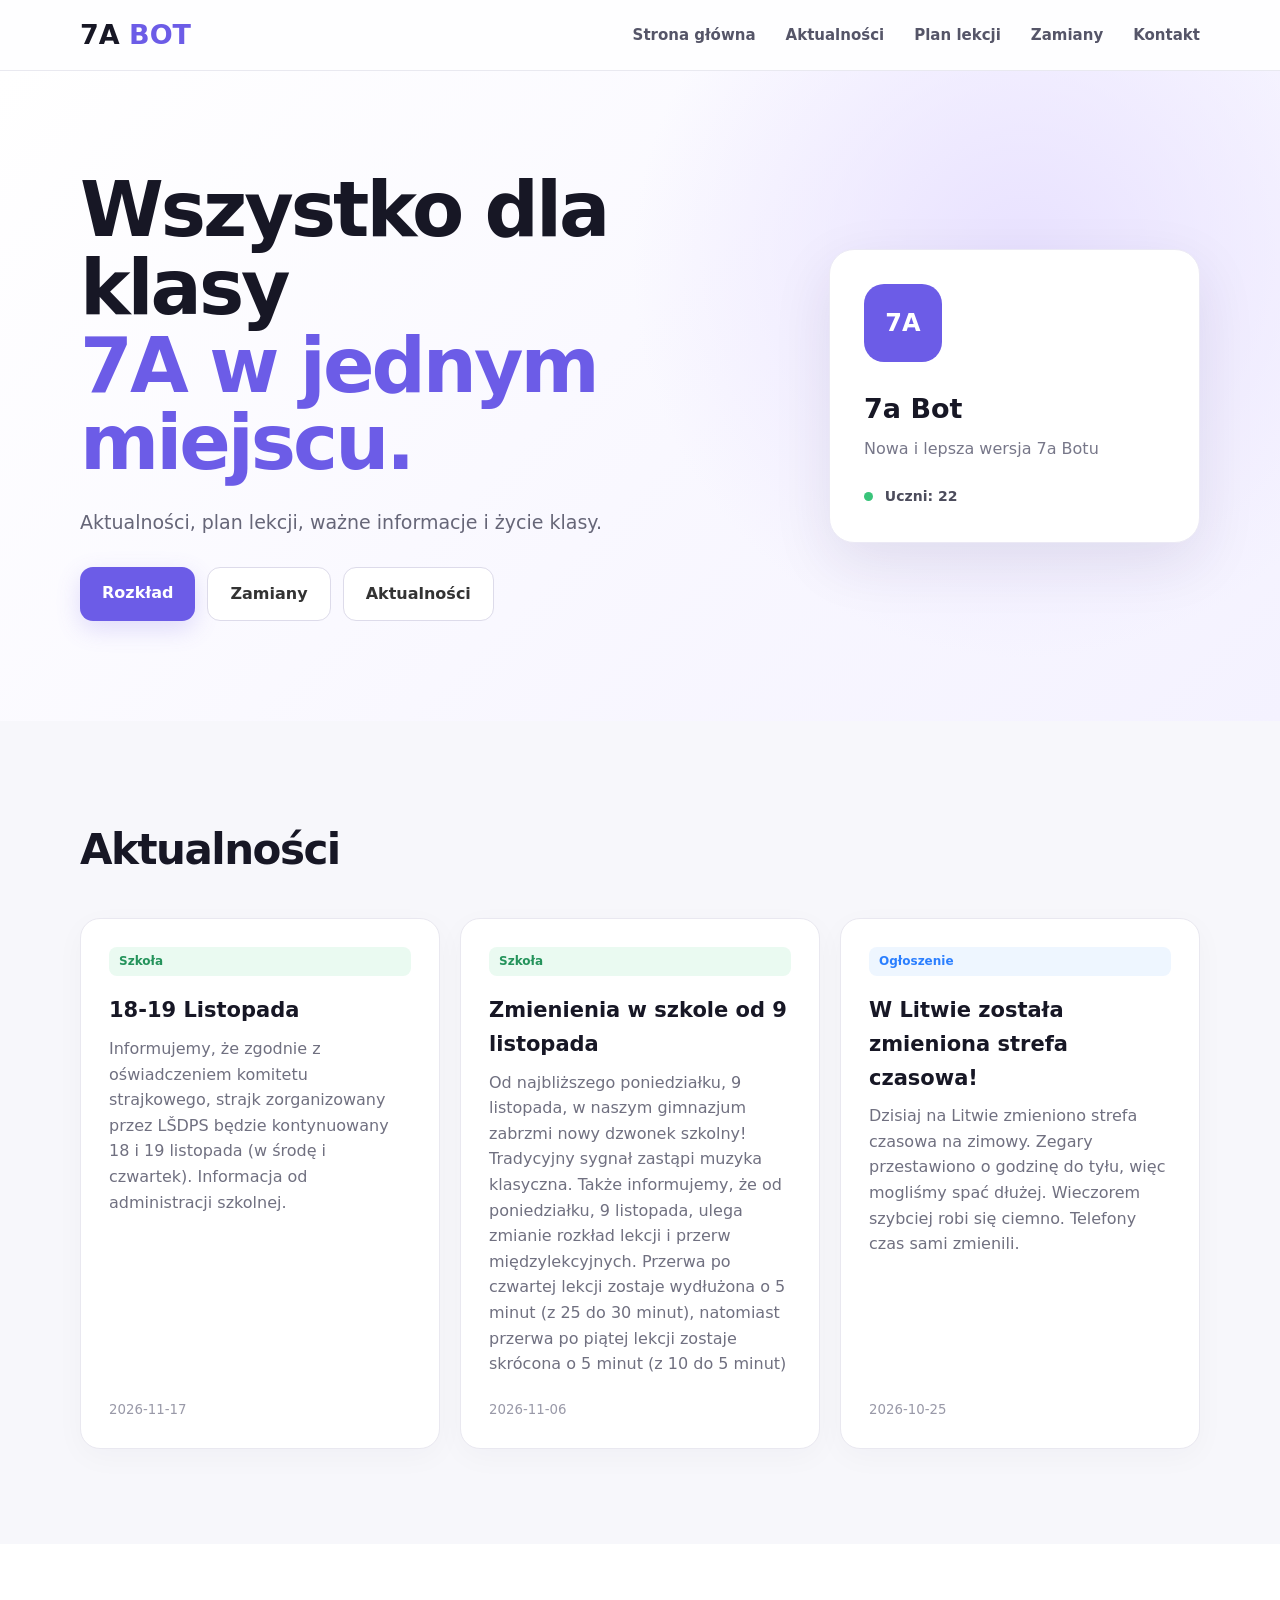
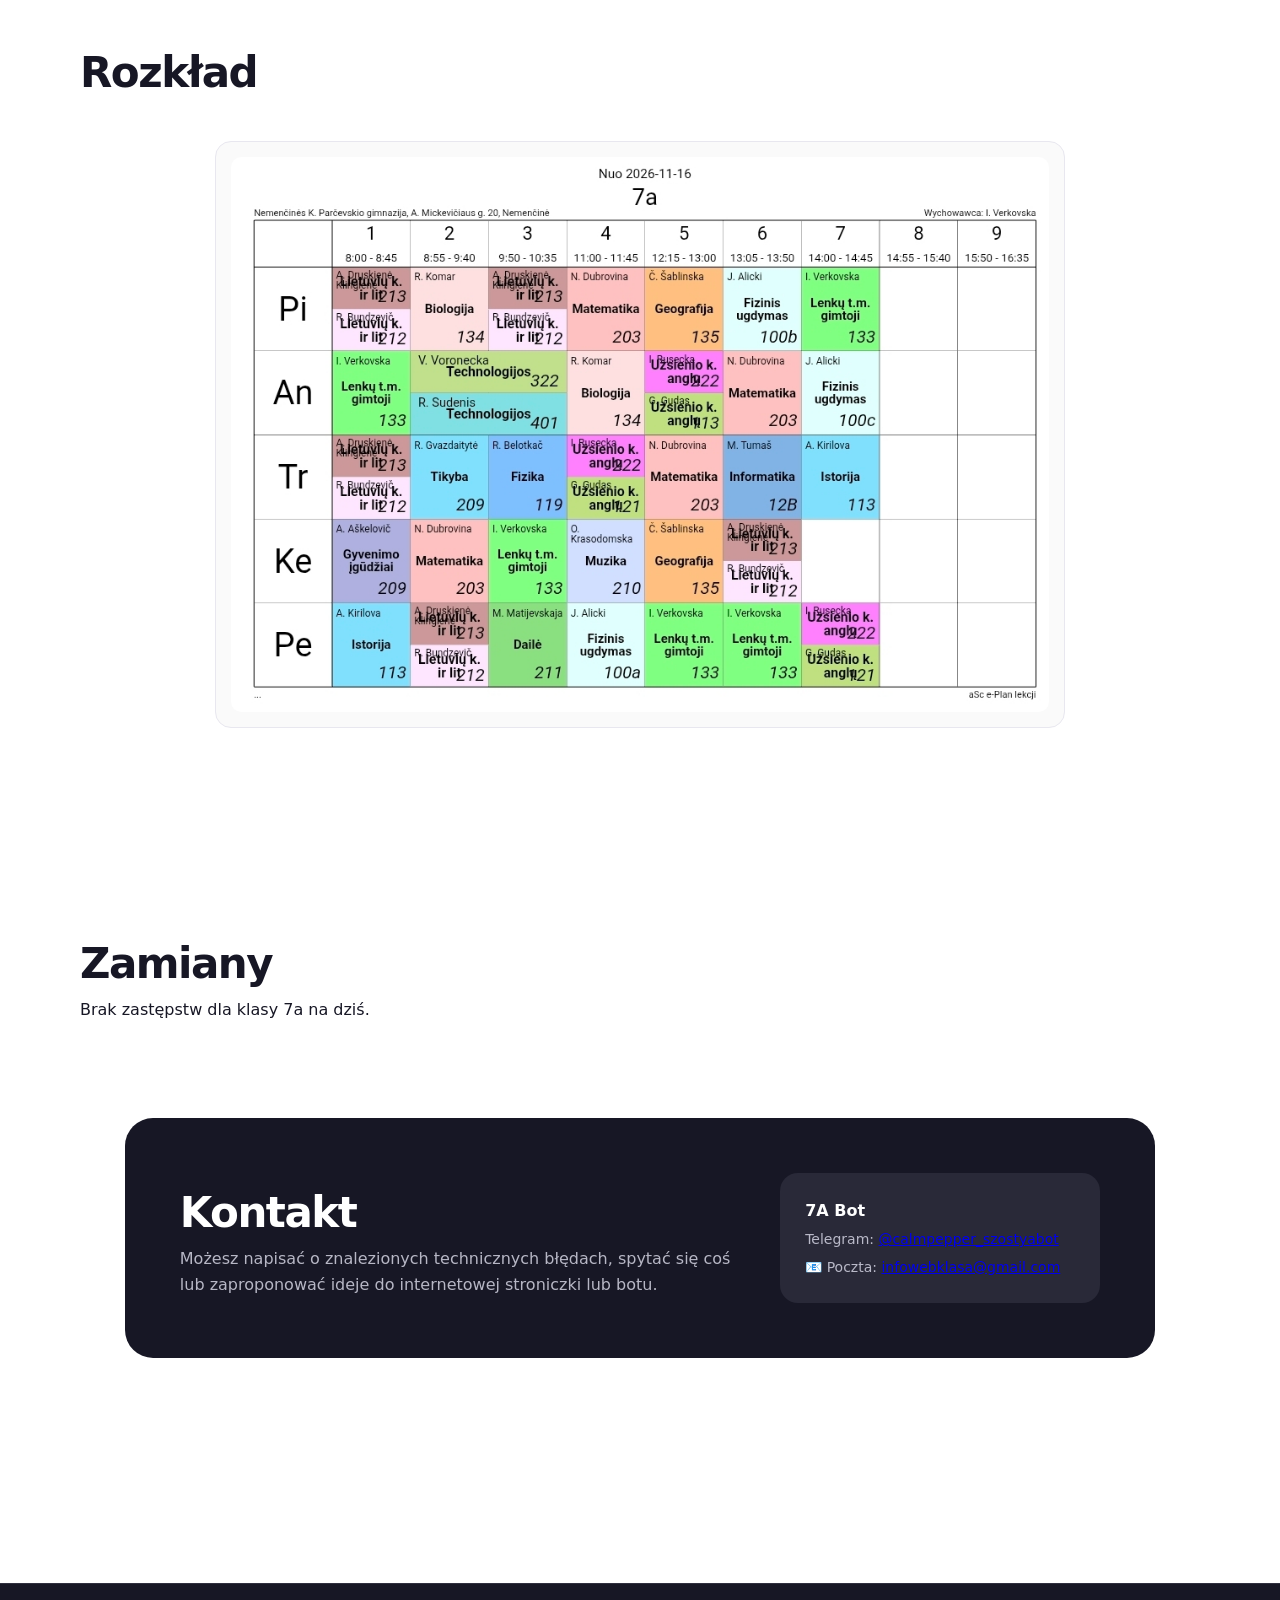
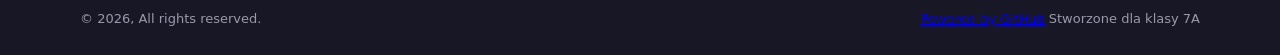
==== a.html @ e2350e48 "Rename index.html to a.html" ====
<!DOCTYPE html>
<html lang="pl">
<head>
  <meta charset="UTF-8">
  <meta name="viewport" content="width=device-width, initial-scale=1.0">
  <meta name="theme-color" content="#6c5ce7">
  <title>7a Bot</title>
  <link rel="stylesheet" href="style.css">
</head>
<body>
  <header class="header">
    <nav class="nav container">
      <a class="logo" href="#home">7A<span> BOT</span></a>
      <button class="menu-btn" aria-label="Otwórz menu">☰</button>
      <div class="nav-links">
        <a href="#home">Strona główna</a>
        <a href="#news">Aktualności</a>
        <a href="#schedule">Plan lekcji</a>
        <a href="#substitutions">Zamiany</a>
        <a href="#contacts">Kontakt</a>
      </div>
    </nav>
  </header>
<!---
 ________   ______         _______    ______  ________ 
|        \ /      \       |       \  /      \|        \
 \$$$$$$$$|  $$$$$$\      | $$$$$$$\|  $$$$$$\\$$$$$$$$
    /  $$ | $$__| $$      | $$__/ $$| $$  | $$  | $$   
   /  $$  | $$    $$      | $$    $$| $$  | $$  | $$   
  /  $$   | $$$$$$$$      | $$$$$$$\| $$  | $$  | $$   
 /  $$    | $$  | $$      | $$__/ $$| $$__/ $$  | $$   
|  $$     | $$  | $$      | $$    $$ \$$    $$  | $$   
 \$$       \$$   \$$       \$$$$$$$   \$$$$$$    \$$ 
           ascii art, 7a bot, posxalko ixixi
  -->

  <main>
    <section id="home" class="hero">
      <div class="container hero-content">
        <div>
          <h1>Wszystko dla klasy<br><span>7A w jednym miejscu.</span></h1>
          <p class="hero-text">Aktualności, plan lekcji, ważne informacje i życie klasy.</p>
          <div class="hero-buttons">
            <a class="btn primary" href="#schedule">Rozkład</a>
            <a class="btn secondary" href="#substitutions">Zamiany</a>
            <a class="btn secondary" href="#news">Aktualności</a>
          </div>
        </div>
        <div class="hero-card">
          <div class="card-icon">7A</div>
          <h2>7a Bot</h2>
          <p>Nowa i lepsza wersja 7a Botu</p>
          <div class="status"><i></i> Uczni: 22</div>
        </div>
      </div>
    </section>

    <section id="news" class="section">
      <div class="container">
        <div class="section-heading">
          <h2>Aktualności</h2>
        </div>
        <div class="news-grid">

<article class="news-card">
<span class="tag green">Szkoła</span>
<h3>18-19 Listopada</h3>
<p>Informujemy, że zgodnie z oświadczeniem komitetu strajkowego, strajk zorganizowany przez LŠDPS będzie kontynuowany 18 i 19 listopada (w środę i czwartek). Informacja od administracji szkolnej.</p>
<small>2026-11-17</small>
</article>

<article class="news-card">
<span class="tag green">Szkoła</span>
<h3>Zmienienia w szkole od 9 listopada</h3>
<p>Od najbliższego poniedziałku, 9 listopada, w naszym gimnazjum zabrzmi nowy dzwonek szkolny! Tradycyjny sygnał zastąpi muzyka klasyczna. Także informujemy, że od poniedziałku, 9 listopada, ulega zmianie rozkład lekcji i przerw międzylekcyjnych. Przerwa po czwartej lekcji zostaje wydłużona o 5 minut (z 25 do 30 minut), natomiast przerwa po piątej lekcji zostaje skrócona o 5 minut (z 10 do 5 minut)</p>
<small>2026-11-06</small>
</article>

<article class="news-card">
<span class="tag blue">Ogłoszenie</span>
<h3>W Litwie została zmieniona strefa czasowa!</h3>
<p>Dzisiaj na Litwie zmieniono strefa czasowa na zimowy. Zegary przestawiono o godzinę do tyłu, więc mogliśmy spać dłużej. Wieczorem szybciej robi się ciemno. Telefony czas sami zmienili.</p>
<small>2026-10-25</small>
</article>

<!-- Photo post
    <article class="news-card image-news">
        <span class="tag purple">Przerwy Techniczne</span>
        <h3>Test</h3>

        <img
            src="upl/pictures/portrait.png"
            alt="portrait"
            class="news-image"
            onclick="openNewsImage(this.src)"
        > 
        <small>1970-01-01</small>
    </article> -->
          </div>
      </div>
    </section>

    <section id="schedule" class="section schedule-section">
      <div class="container">
        <div class="section-heading">
          <h2>Rozkład</h2>
        </div>
        <div class="schedule-img-wrap">
          <img
    src="https://6aklasabot.github.io/webklasa/upl/pictures/rozklad11.jpg"
    alt="Rozkład"
    class="schedule-img"
    onclick="openScheduleImage(this.src)"
>
        </div>
        <p class="hint"></p>
      </div>
    </section>

    <section id="substitutions" class="section schedule-section">
      <div class="container">
        <div class="section-heading">
          <h2>Zamiany</h2>
        <!-- SUBSTITUTIONS:START -->
<p class="subst-empty">Brak zastępstw dla klasy 7a na dziś.</p>
<!-- SUBSTITUTIONS:END -->
    
    <section id="contacts" class="section">
      <div class="container contact-box">
        <div>
          <h2>Kontakt</h2>
          <p>Możesz napisać o znalezionych technicznych błędach, spytać się coś lub zaproponować ideje do internetowej stroniczki lub botu.</p>
        </div>
        <div class="contact-card">
          <strong>7A Bot</strong>
          <span>Telegram: <a href="https://t.me/calmpepper_szostyabot">@calmpepper_szostyabot</a></span>
          <span>📧 Poczta: <a href="mailto:infowebklasa@gmail.com">infowebklasa@gmail.com</a></span>
        </div>
      </div>
    </section>
  </main>

  <footer>
    <div class="container footer-inner">
      <span>© 2026, All rights reserved.</span>
      <span><a href="https://www.githubstatus.com">Powered by GitHub</a>
      <span>Stworzone dla klasy 7A</span>
      
    </div>
  </footer>
  <!-- zoom rozklad -->

<div id="scheduleOverlay" class="schedule-image-overlay" onclick="closeScheduleImage(event)"> <div class="schedule-image-controls"> <button onclick="scheduleZoomOut(event)">−</button> <span id="scheduleZoomLevel" class="schedule-zoom-level">100%</span> <button onclick="scheduleZoomIn(event)">+</button> <button onclick="scheduleZoomReset(event)">↻</button> </div>

<button class="schedule-image-close" onclick="closeScheduleImage()">×</button>

<img
    id="scheduleZoomImage"
    class="schedule-zoom-image"
    alt="Powiększony rozkład"
    draggable="false"
>

</div>

<script src="script.js"></script>
</body> </html>
---- style.css ----
/*
 ________   ______         _______    ______  ________ 
|        \ /      \       |       \  /      \|        \
 \$$$$$$$$|  $$$$$$\      | $$$$$$$\|  $$$$$$\\$$$$$$$$
    /  $$ | $$__| $$      | $$__/ $$| $$  | $$  | $$   
   /  $$  | $$    $$      | $$    $$| $$  | $$  | $$   
  /  $$   | $$$$$$$$      | $$$$$$$\| $$  | $$  | $$   
 /  $$    | $$  | $$      | $$__/ $$| $$__/ $$  | $$   
|  $$     | $$  | $$      | $$    $$ \$$    $$  | $$   
 \$$       \$$   \$$       \$$$$$$$   \$$$$$$    \$$ 
           ascii art, 7a bot, posxalko ixixi     
                                                 */

*{box-sizing:border-box;margin:0;padding:0}
html{scroll-behavior:smooth}
body{font-family:Inter,system-ui,-apple-system,BlinkMacSystemFont,"Segoe UI",sans-serif;background:#f7f7fb;color:#171725;line-height:1.6}
.container{width:min(1120px,92%);margin:auto}
.header{position:sticky;top:0;z-index:10;background:rgba(255,255,255,.86);backdrop-filter:blur(14px);border-bottom:1px solid #e9e9f0}
.nav{height:70px;display:flex;align-items:center;justify-content:space-between}
.logo{font-size:27px;font-weight:900;color:#171725;text-decoration:none}
.logo span{color:#6c5ce7}
.nav-links{display:flex;gap:30px}
.nav-links a{color:#555568;text-decoration:none;font-weight:600;font-size:15px}
.nav-links a:hover{color:#6c5ce7}
.menu-btn{display:none;border:0;background:none;font-size:27px}

.hero{min-height:650px;display:flex;align-items:center;background:radial-gradient(circle at 80% 30%,#e8e1ff,transparent 35%),linear-gradient(135deg,#fff,#f4f2ff)}
.hero-content{display:grid;grid-template-columns:1.3fr .7fr;gap:60px;align-items:center;padding:80px 0}
.eyebrow{font-size:12px;letter-spacing:2px;font-weight:800;color:#6c5ce7;margin-bottom:12px}
.hero h1{font-size:clamp(45px,7vw,76px);line-height:1.02;letter-spacing:-3px;margin-bottom:25px}
.hero h1 span{color:#6c5ce7}
.hero-text{font-size:19px;color:#666678;max-width:590px}
.hero-buttons{display:flex;gap:12px;margin-top:30px}
.btn{padding:13px 22px;border-radius:13px;text-decoration:none;font-weight:750;display:inline-block}
.primary{background:#6c5ce7;color:#fff;box-shadow:0 8px 25px #6c5ce733}
.secondary{background:#fff;color:#333;border:1px solid #dddbea}
.hero-card{background:#fff;padding:34px;border-radius:25px;box-shadow:0 20px 60px #27204718;border:1px solid #ebe9f5}
.card-icon{width:78px;height:78px;display:grid;place-items:center;border-radius:20px;background:#6c5ce7;color:#fff;font-size:24px;font-weight:900;margin-bottom:25px}
.hero-card h2{font-size:27px}
.hero-card p{color:#777789;margin:5px 0 24px}
.status{font-size:14px;font-weight:700;color:#4c4c5c}
.status i{display:inline-block;width:9px;height:9px;background:#39c47a;border-radius:50%;margin-right:7px}

.section{padding:95px 0}
.section-heading{margin-bottom:35px}
.section h2{font-size:42px;letter-spacing:-1.5px}

/* aktualnosci kk? */

.news-grid{
    display:grid;
    grid-template-columns:repeat(3,minmax(0,1fr));
    gap:20px;
}

.news-card{
    background:#fff;
    border:1px solid #e9e8f0;
    border-radius:20px;
    padding:28px;
    min-height:330px;
    width:100%;
    min-width:0;
    overflow:hidden;
    box-shadow:0 8px 30px #25223b08;
    display:flex;
    flex-direction:column;
}

.news-card h3{
    font-size:21px;
    margin:18px 0 8px;
}

.news-card p{
    color:#707080;
    margin-bottom:22px;
}

.news-card small{
    color:#9999a8;
    margin-top:auto;
}

/* post z fotkami */

.news-image{
    width:100%;
    max-width:100%;
    max-height:190px;
    object-fit:contain;
    border-radius:12px;
    margin:8px 0 18px;
    cursor:pointer;
    display:block;
    transition:opacity .2s ease;
}

.news-image:hover{
    opacity:.9;
}

/* zoom na fotki */

.news-image-overlay{
    position:fixed;
    inset:0;
    z-index:99999;
    background:rgba(0,0,0,.9);
    display:flex;
    justify-content:center;
    align-items:center;
    overflow:hidden;
}

.news-zoom-image{
    max-width:90vw;
    max-height:85vh;
    object-fit:contain;
    border-radius:12px;
    user-select:none;
    cursor:grab;
    transition:transform .15s ease;
}

/* zoom */

.news-image-controls{
    position:fixed;
    top:20px;
    left:50%;
    transform:translateX(-50%);
    z-index:100000;
    display:flex;
    align-items:center;
    gap:8px;
}

.news-image-controls button,
.zoom-level{
    height:45px;
    min-width:45px;
    border:0;
    border-radius:10px;
    background:#fff;
    color:#222;
    font-size:22px;
    display:flex;
    align-items:center;
    justify-content:center;
    cursor:pointer;
}

.zoom-level{
    padding:0 12px;
    font-size:15px;
}

.news-image-controls button:hover,
.news-image-close:hover{
    background:#eee;
}

/* zakryc */

.news-image-close{
    position:fixed;
    top:20px;
    right:20px;
    z-index:100000;
    width:45px;
    height:45px;
    border:0;
    border-radius:50%;
    background:#fff;
    color:#222;
    font-size:30px;
    line-height:45px;
    cursor:pointer;
}

/* kategorji dla postow */

.tag{
    display:inline-block;
    padding:5px 10px;
    background:#fff0f0;
    color:#e05252;
    border-radius:8px;
    font-size:12px;
    font-weight:800
}


.tag.purple{background:#f0edff;color:#6c5ce7} /* uncategorized */
.tag.green{background:#eafaf1;color:#24935b} /* Szkoła */
.tag.blue{background:#eef6ff;color:#2b7fff} /* Ogłoszenie */
.tag.orange{background:#fff4e6;color:#f97316} /* Przerwy Techniczne */
.tag.yellow{background:#fefce8;color:#ca8a04} /* Ważne */
.tag.pink{background:#fdf2f8;color:#ec4899} /* Wydarzenia */
.tag.cyan{background:#e0f2fe;color:#0284c7} /* Projekt */
.tag.red{background:#fa8989;color:#fa2d2d} /* Uwaga */

/* rozklad */

.schedule-section{background:#fff}

.schedule-img-wrap{
    display:flex;
    justify-content:center;
    align-items:center;
    border:1px solid #e8e7ef;
    border-radius:16px;
    background:#fafafa;
    padding:15px;
    max-width:850px;
    width:100%;
    margin:0 auto
}

.schedule-img{
    width:100%;
    height:auto;
    border-radius:10px;
    display:block
}

.hint{
    margin-top:12px;
    color:#8b8b98;
    font-size:13px;
    text-align:center
}

/* kontakt */

.contact-box{
    background:#171725;
    color:#fff;
    border-radius:28px;
    padding:55px;
    display:grid;
    grid-template-columns:1fr 320px;
    gap:40px;
    align-items:center
}

.contact-box .eyebrow{color:#a79cff}
.contact-box p:not(.eyebrow){color:#b7b7c5;max-width:650px}

.contact-card{
    background:#292938;
    padding:25px;
    border-radius:18px;
    display:flex;
    flex-direction:column;
    gap:5px
}

.contact-card span{color:#b9b9c8;font-size:14px}

/* footer */

footer{
    background:#171725;
    color:#9999aa;
    padding:25px 0;
    border-top:1px solid #30303f
}

.footer-inner{
    display:flex;
    justify-content:space-between;
    font-size:13px
}

/* telefonowa wersja */

@media(max-width:750px){

    .nav-links{
        display:none;
        position:absolute;
        top:70px;
        left:0;
        right:0;
        background:#fff;
        padding:20px 4%;
        flex-direction:column;
        gap:15px;
        border-bottom:1px solid #e9e9f0
    }

    .nav-links.open{display:flex}

    .menu-btn{display:block}

    .hero-content{
        grid-template-columns:1fr;
        padding:60px 0
    }

    .hero{min-height:auto}
    .hero-card{display:none}
    .hero h1{letter-spacing:-2px}

    .section{padding:70px 0}

    .news-grid{
        grid-template-columns:1fr;
    }

    .contact-box{
        grid-template-columns:1fr;
        padding:35px 25px
    }

    .footer-inner{
        flex-direction:column;
        gap:5px
    }

    .hero-buttons{flex-wrap:wrap}
}

/* telefonwa wersja na posty z fotkami */

@media(max-width:600px){

    .news-card{
        min-height:330px;
    }

    .news-image{
        max-height:220px;
    }

    .news-image-controls{
        top:15px;
    }

    .news-image-controls button,
    .zoom-level{
        min-width:42px;
        height:40px;
    }

    .news-image-close{
        top:15px;
        right:15px;
    }

    .news-zoom-image{
        max-width:96vw;
        max-height:80vh;
    }
}
/* =========================
   ROZKŁAD ZOOM
   ========================= */

.schedule-img {
    cursor: pointer;
}

.schedule-image-overlay {
    position: fixed;
    inset: 0;
    z-index: 99999;
    background: rgba(0, 0, 0, .92);

    display: none;

    justify-content: center;
    align-items: center;

    overflow: hidden;

    touch-action: none;
}

.schedule-image-overlay.active {
    display: flex;
}

.schedule-zoom-image {
    max-width: 90vw;
    max-height: 85vh;

    object-fit: contain;

    border-radius: 12px;

    user-select: none;
    -webkit-user-select: none;

    cursor: grab;

    transform-origin: center center;
    transition: transform .15s ease;
}

.schedule-zoom-image:active {
    cursor: grabbing;
}

.schedule-image-controls {
    position: fixed;

    top: 20px;
    left: 50%;

    transform: translateX(-50%);

    z-index: 100000;

    display: flex;
    align-items: center;

    gap: 8px;
}

.schedule-image-controls button,
.schedule-zoom-level {
    height: 45px;
    min-width: 45px;

    border: 0;
    border-radius: 10px;

    background: #fff;
    color: #222;

    font-size: 22px;

    display: flex;
    align-items: center;
    justify-content: center;

    cursor: pointer;
}

.schedule-zoom-level {
    padding: 0 12px;
    font-size: 15px;
}

.schedule-image-controls button:hover,
.schedule-image-close:hover {
    background: #eee;
}

.schedule-image-close {
    position: fixed;

    top: 20px;
    right: 20px;

    z-index: 100001;

    width: 45px;
    height: 45px;

    border: 0;
    border-radius: 50%;

    background: #fff;
    color: #222;

    font-size: 30px;

    cursor: pointer;
}

@media (max-width: 600px) {

    .schedule-image-controls {
        top: 15px;
    }

    .schedule-image-controls button,
    .schedule-zoom-level {
        height: 40px;
        min-width: 42px;
    }

    .schedule-image-close {
        top: 15px;
        right: 15px;

        width: 42px;
        height: 42px;

        font-size: 27px;
    }

    .schedule-zoom-image {
        max-width: 96vw;
        max-height: 80vh;
    }
}
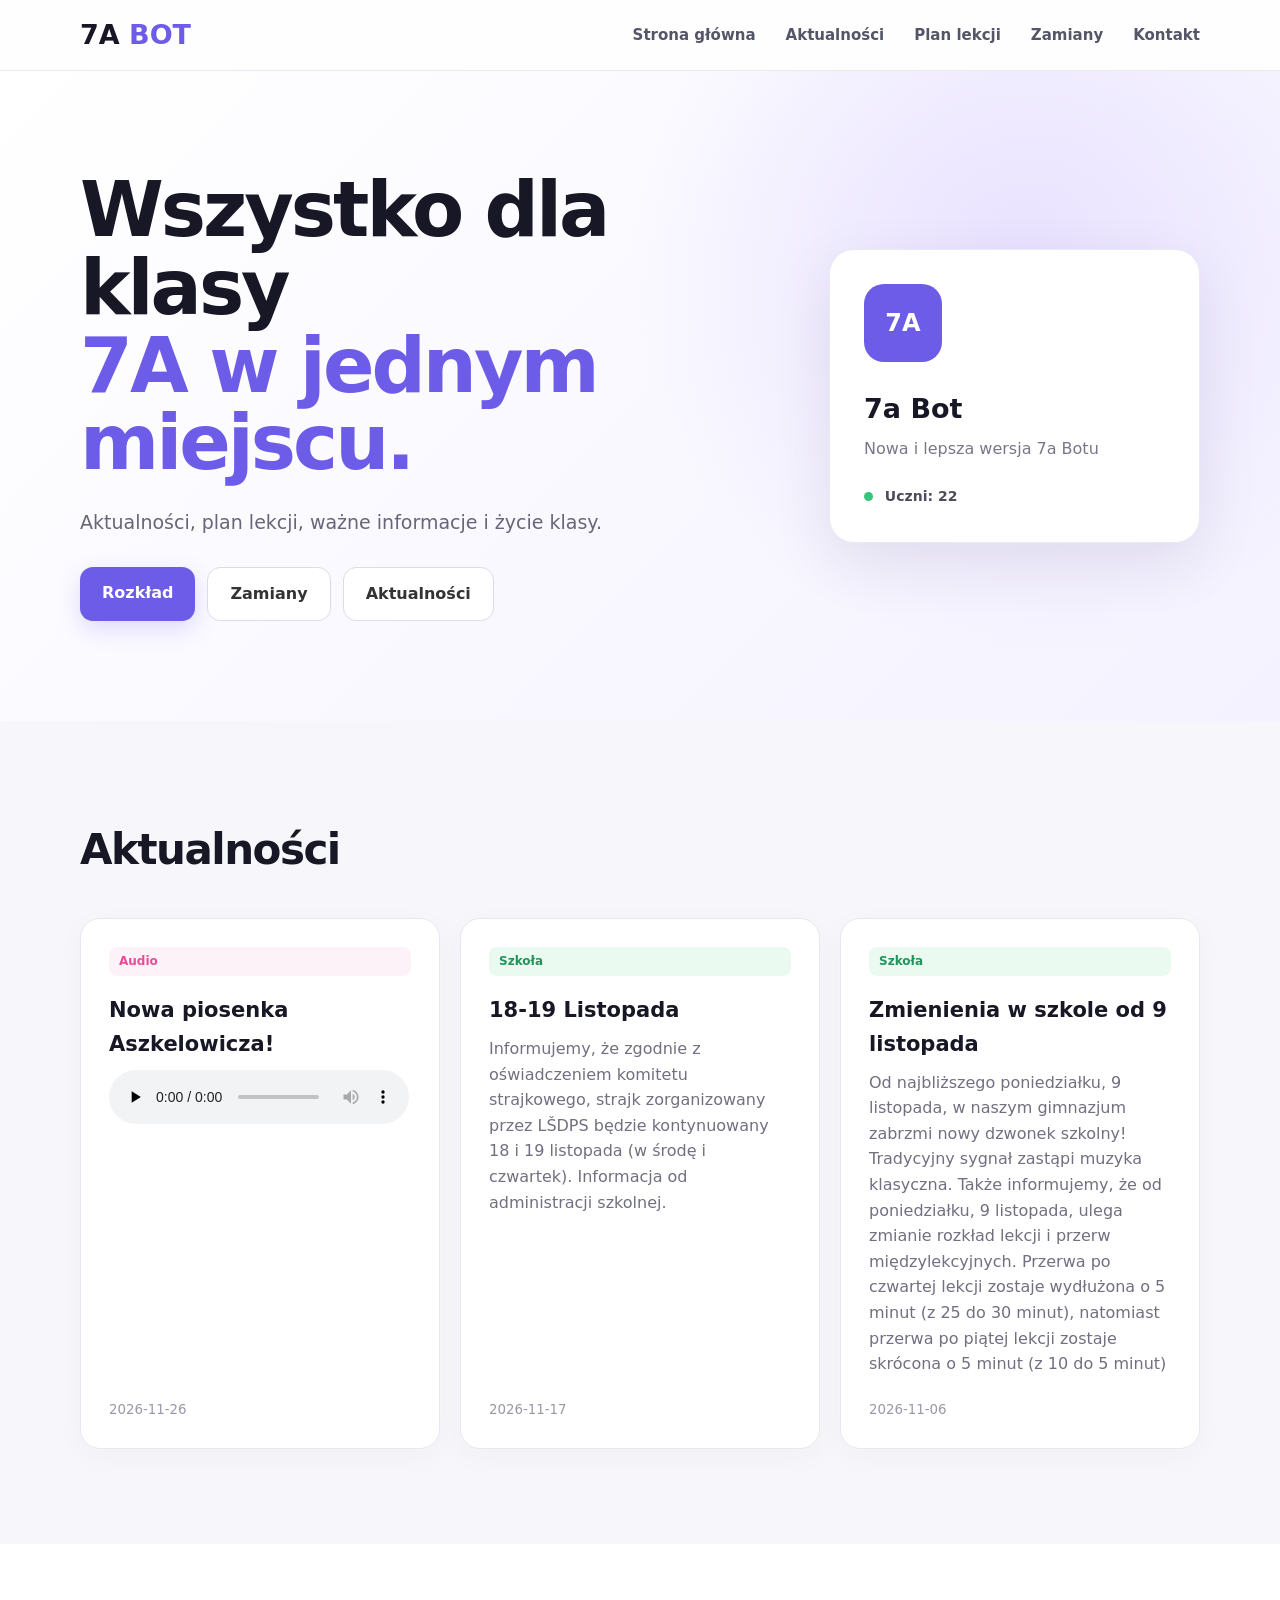
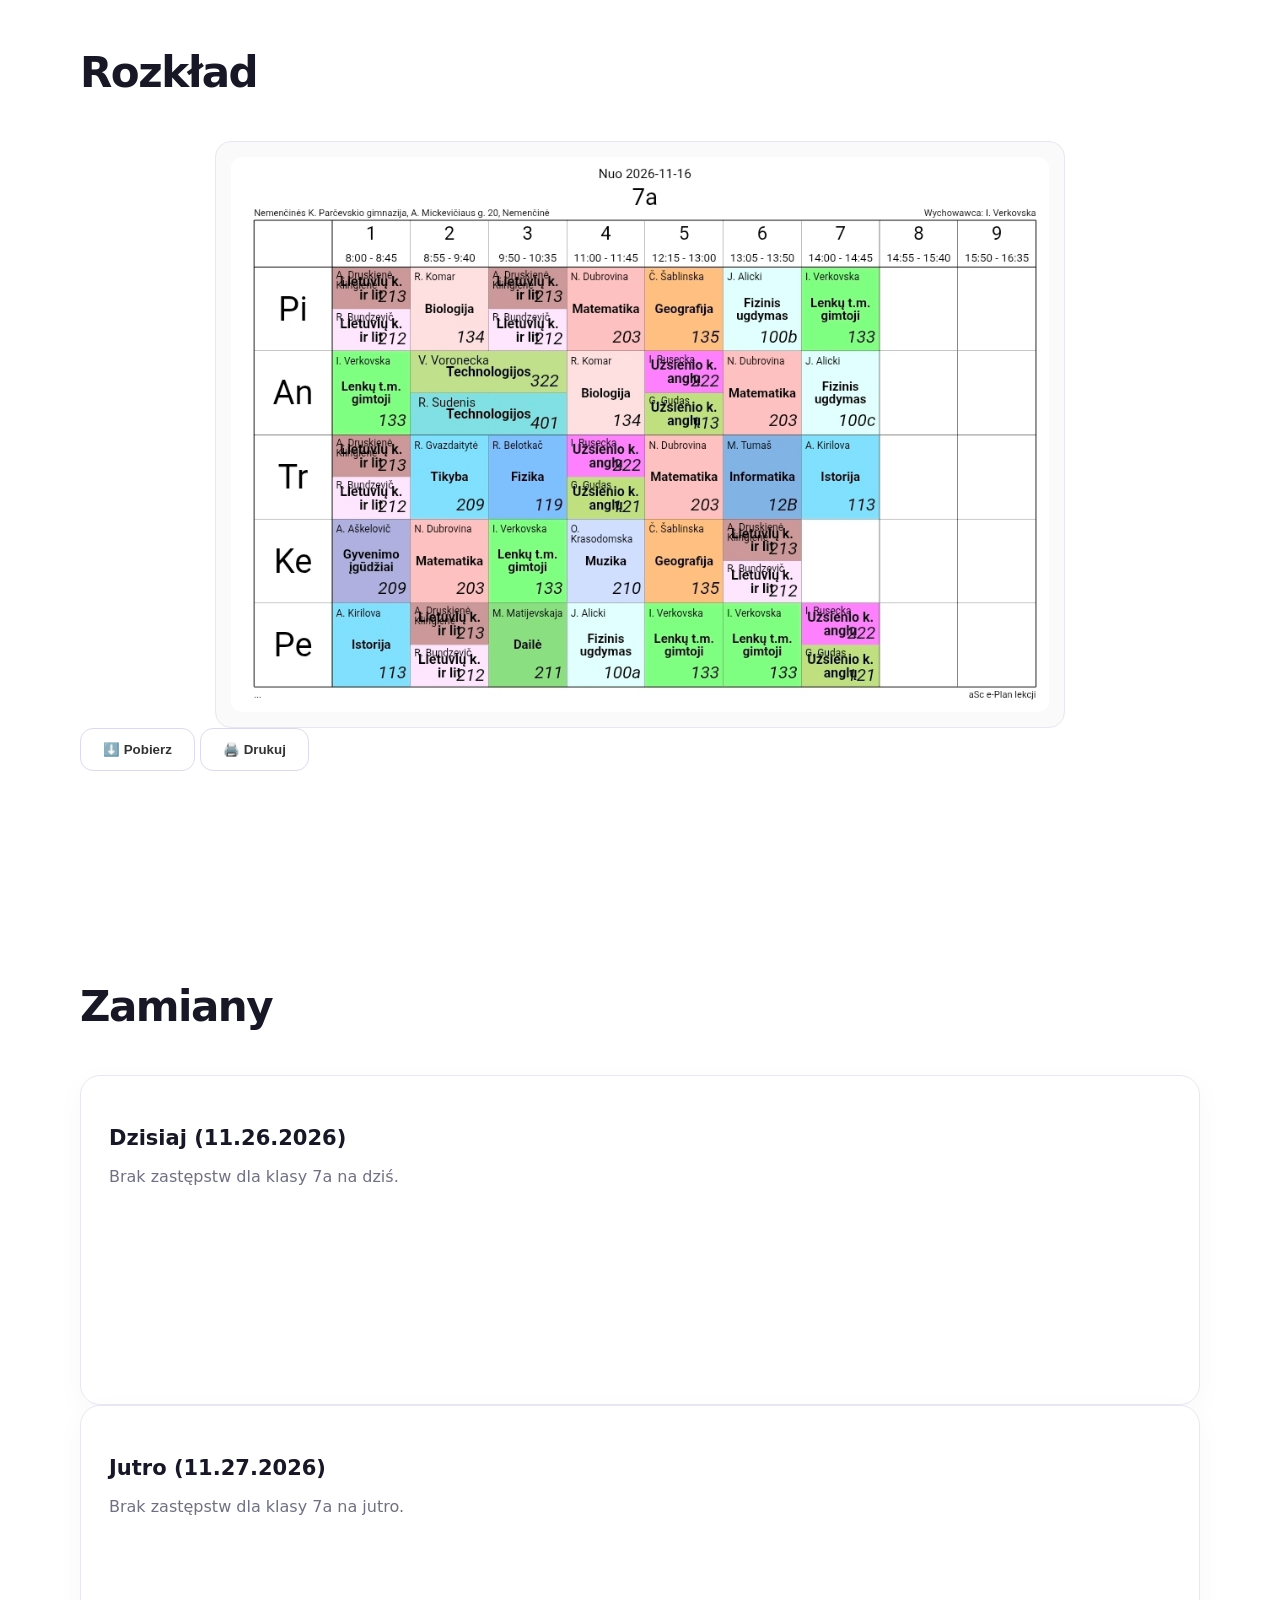
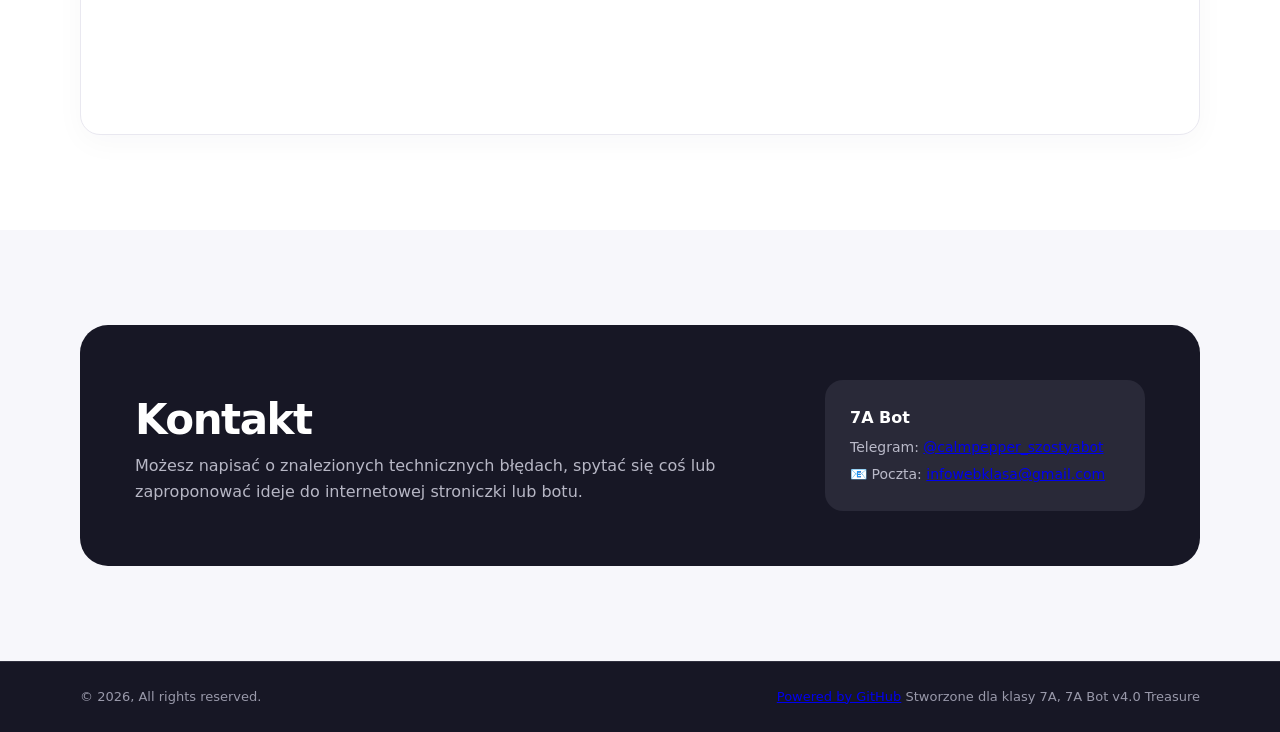
==== commit ac6f8fb5: "Posty audio, zamiany na jutro i drukowac lub pobrac rozklad." ====
--- a/a.html
+++ b/a.html
@@ -62,6 +62,13 @@
         </div>
         <div class="news-grid">
 
+<article class="news-card audio-news">
+<span class="tag pink">Audio</span>
+<h3>Nowa piosenka Aszkelowicza!</h3>
+<audio controls preload="none" src="upl/audio/Piosenka.mp3">Twoja przeglądarka nie obsługuje odtwarzacza audio.</audio>
+<small>2026-11-26</small>
+</article>
+
 <article class="news-card">
 <span class="tag green">Szkoła</span>
 <h3>18-19 Listopada</h3>
@@ -76,13 +83,6 @@
 <small>2026-11-06</small>
 </article>
 
-<article class="news-card">
-<span class="tag blue">Ogłoszenie</span>
-<h3>W Litwie została zmieniona strefa czasowa!</h3>
-<p>Dzisiaj na Litwie zmieniono strefa czasowa na zimowy. Zegary przestawiono o godzinę do tyłu, więc mogliśmy spać dłużej. Wieczorem szybciej robi się ciemno. Telefony czas sami zmienili.</p>
-<small>2026-10-25</small>
-</article>
-
 <!-- Photo post
     <article class="news-card image-news">
         <span class="tag purple">Przerwy Techniczne</span>
@@ -95,7 +95,16 @@
             onclick="openNewsImage(this.src)"
         > 
         <small>1970-01-01</small>
-    </article> -->
+    </article>
+
+Audio Post
+    <article class="news-card audio-news">
+        <span class="tag purple">Przerwy Techniczne</span>
+        <h3>Piosenka</h3>
+      <audio controls preload="none" src="upl/audio/Piosenka.mp3">Twoja przeglądarka nie obsługuje odtwarzacza audio.</audio>
+<small>1970-01-01</small>
+</article>
+          -->
           </div>
       </div>
     </section>
@@ -107,11 +116,15 @@
         </div>
         <div class="schedule-img-wrap">
           <img
-    src="https://6aklasabot.github.io/webklasa/upl/pictures/rozklad11.jpg"
+    src="https://6aklasabot.github.io/webklasa/upl/pictures/Screenshot_20261116_154412_Samsung_Browser.jpg"
     alt="Rozkład"
     class="schedule-img"
     onclick="openScheduleImage(this.src)"
 >
+        </div>
+        <div class="schedule-actions">
+          <button type="button" class="btn secondary" onclick="downloadSchedule()">⬇️ Pobierz</button>
+          <button type="button" class="btn secondary" onclick="printSchedule()">🖨️ Drukuj</button>
         </div>
         <p class="hint"></p>
       </div>
@@ -121,10 +134,22 @@
       <div class="container">
         <div class="section-heading">
           <h2>Zamiany</h2>
+        </div>
         <!-- SUBSTITUTIONS:START -->
+<div class="subst-grid">
+<article class="news-card subst-day" data-date="2026-11-26">
+<h3><span class="subst-label">Dzisiaj</span> <span class="subst-date">(11.26.2026)</span></h3>
 <p class="subst-empty">Brak zastępstw dla klasy 7a na dziś.</p>
+</article>
+<article class="news-card subst-day" data-date="2026-11-27">
+<h3><span class="subst-label">Jutro</span> <span class="subst-date">(11.27.2026)</span></h3>
+<p class="subst-empty">Brak zastępstw dla klasy 7a na jutro.</p>
+</article>
+</div>
 <!-- SUBSTITUTIONS:END -->
-    
+      </div>
+    </section>
+
     <section id="contacts" class="section">
       <div class="container contact-box">
         <div>
@@ -144,7 +169,7 @@
     <div class="container footer-inner">
       <span>© 2026, All rights reserved.</span>
       <span><a href="https://www.githubstatus.com">Powered by GitHub</a>
-      <span>Stworzone dla klasy 7A</span>
+      <span>Stworzone dla klasy 7A, 7A Bot v4.0 Treasure</span>
       
     </div>
   </footer>
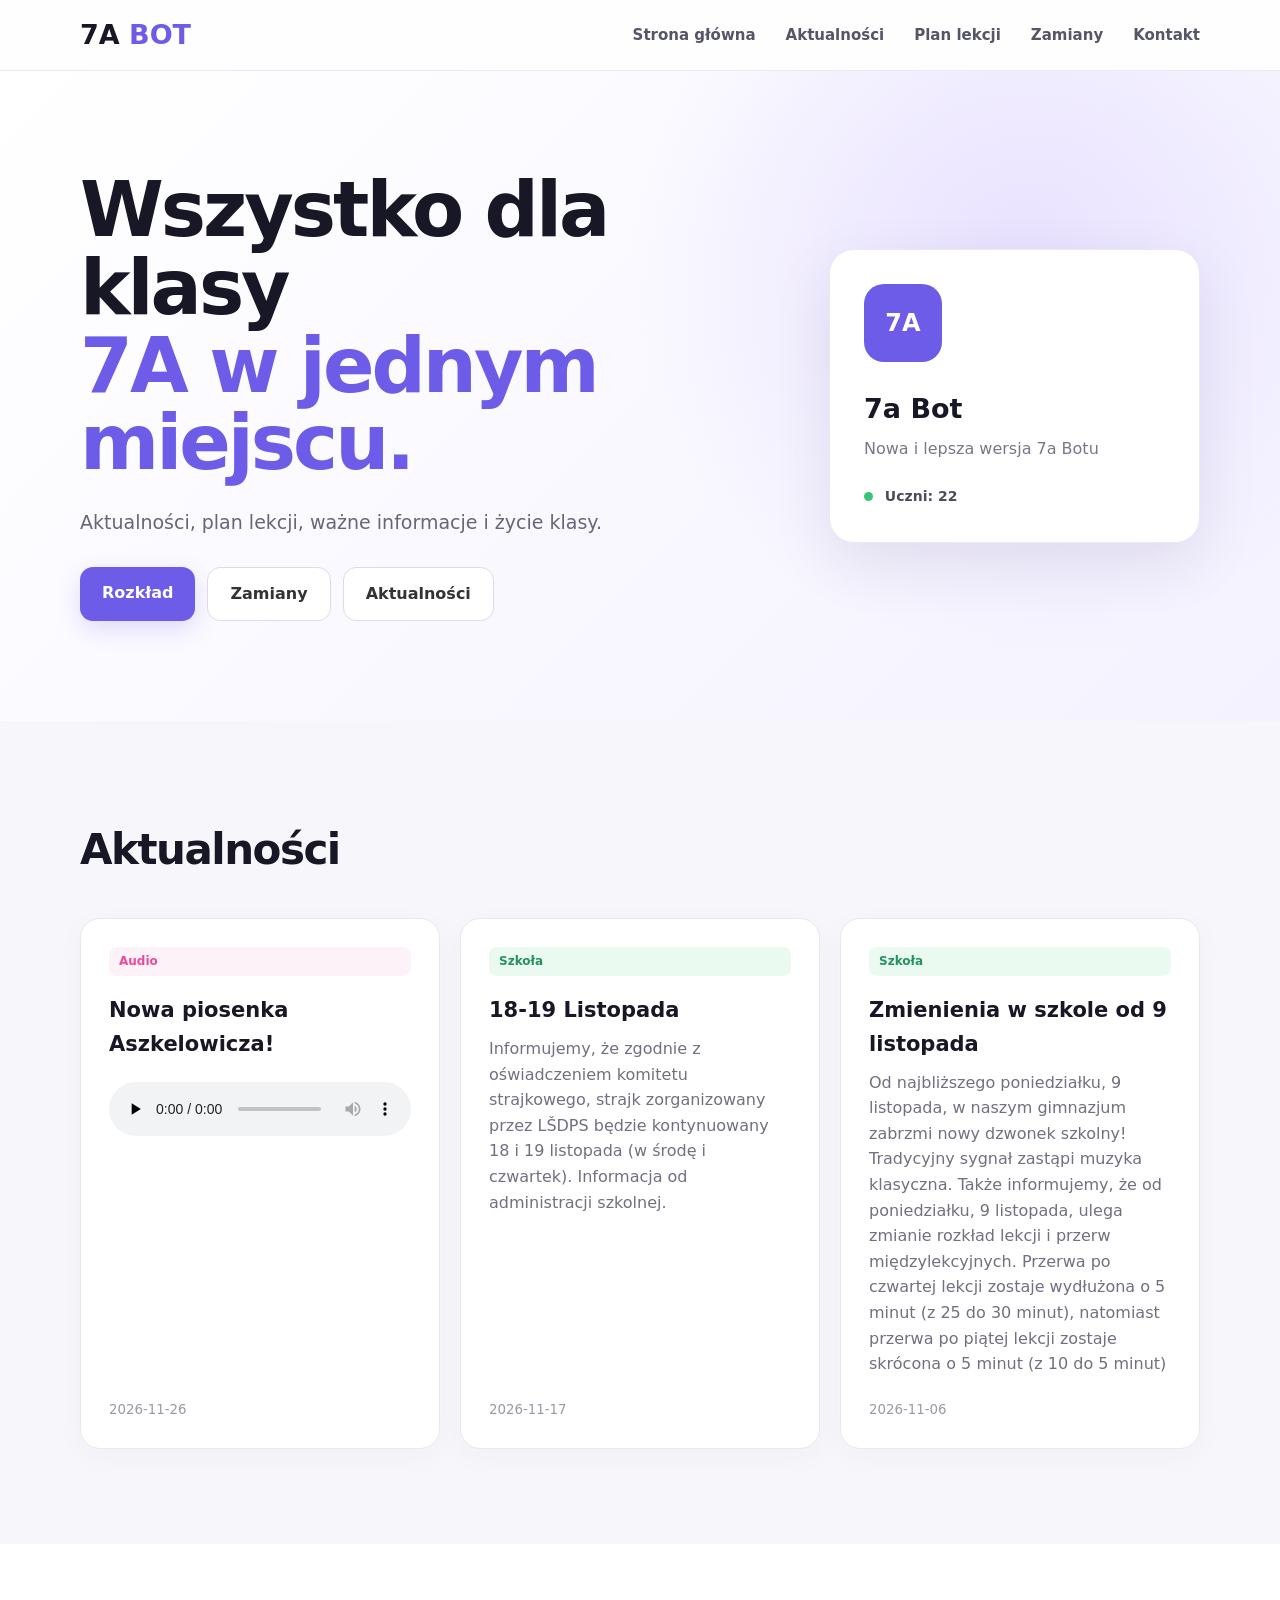
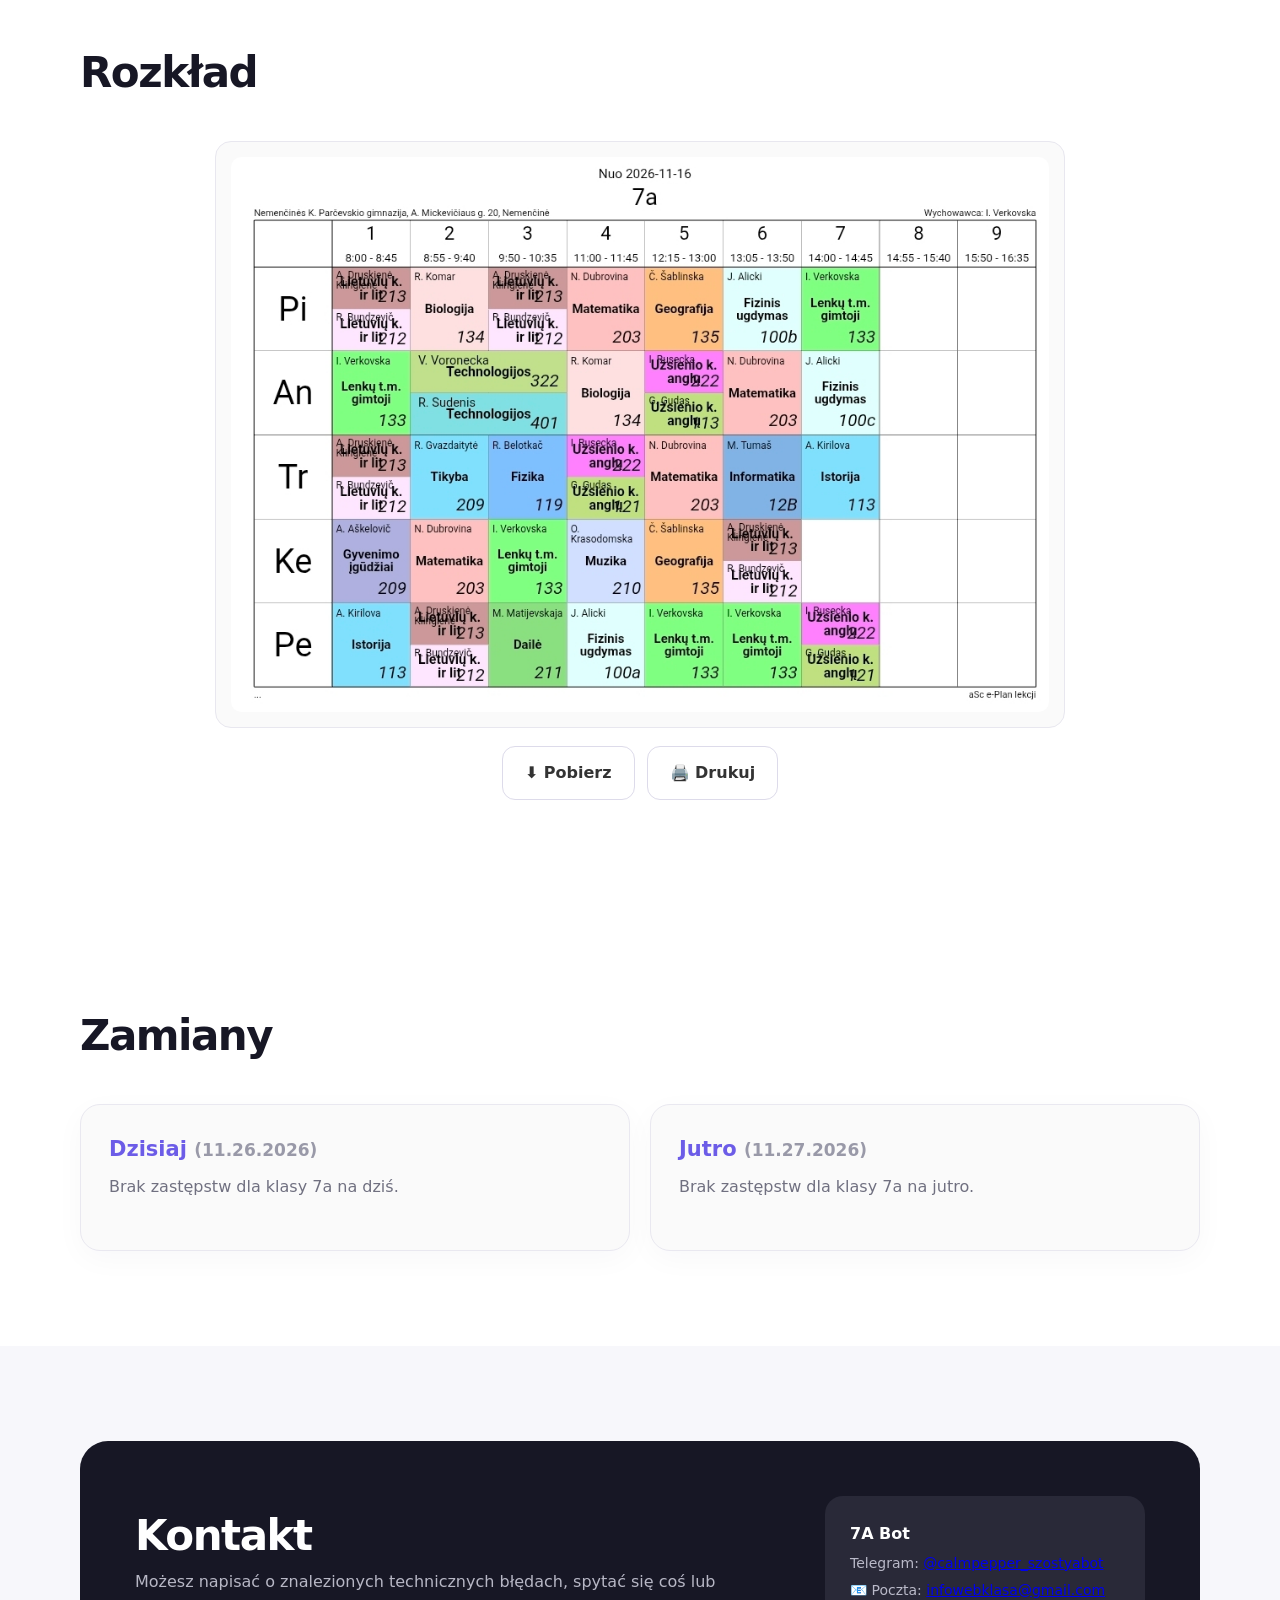
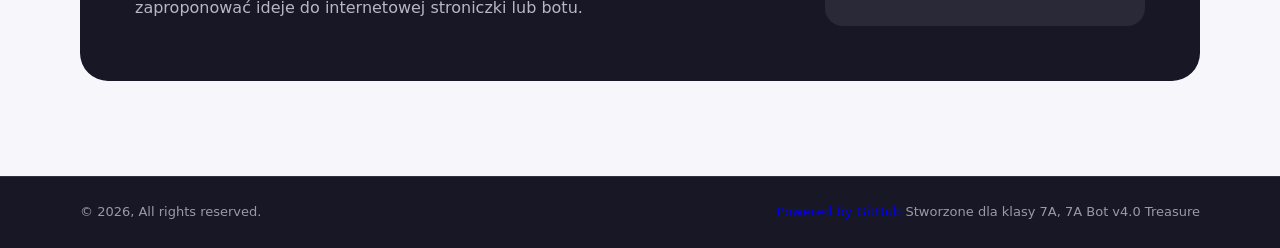
==== commit c7ffc642: "Fix rozklad, not working due to incorrect file name" ====
--- a/a.html
+++ b/a.html
@@ -116,7 +116,7 @@
         </div>
         <div class="schedule-img-wrap">
           <img
-    src="https://6aklasabot.github.io/webklasa/upl/pictures/Screenshot_20261116_154412_Samsung_Browser.jpg"
+    src="https://6aklasabot.github.io/webklasa/upl/pictures/rozklad11.jpg"
     alt="Rozkład"
     class="schedule-img"
     onclick="openScheduleImage(this.src)"
--- a/style.css
+++ b/style.css
@@ -499,3 +499,128 @@
         max-height: 80vh;
     }
 }
+
+/* =========================
+   ZAMIANY (zastępstwa)
+   ========================= */
+
+.subst-grid{
+    display:grid;
+    grid-template-columns:repeat(2,minmax(0,1fr));
+    gap:20px;
+}
+
+.subst-day{
+    min-height:auto;
+    background:#fafafa;
+}
+
+.subst-day h3{
+    margin-top:0;
+}
+
+.subst-label{
+    color:#6c5ce7;
+}
+
+.subst-date{
+    color:#9999a8;
+    font-weight:600;
+    font-size:17px;
+}
+
+.subst-empty{
+    margin:0;
+}
+
+.subst-list{
+    list-style:none;
+    display:flex;
+    flex-direction:column;
+    gap:10px;
+}
+
+.subst-item{
+    display:flex;
+    gap:12px;
+    align-items:baseline;
+    background:#fff;
+    border:1px solid #e9e8f0;
+    border-left:4px solid #6c5ce7;
+    border-radius:12px;
+    padding:10px 14px;
+}
+
+.subst-period{
+    font-weight:800;
+    color:#6c5ce7;
+    white-space:nowrap;
+}
+
+.subst-info{
+    color:#333344;
+}
+
+/* posty z audio */
+
+.audio-news audio{
+    display:block;
+    width:100%;
+    margin:12px 0 18px;
+}
+
+@media(max-width:750px){
+    .subst-grid{
+        grid-template-columns:1fr;
+    }
+}
+
+/* =========================
+   ROZKŁAD - POBIERZ / DRUKUJ
+   ========================= */
+
+.schedule-actions{
+    display:flex;
+    justify-content:center;
+    flex-wrap:wrap;
+    gap:12px;
+    margin-top:18px;
+}
+
+.schedule-actions .btn{
+    font:inherit;
+    font-weight:750;
+    cursor:pointer;
+}
+
+.schedule-actions .btn:hover{
+    border-color:#6c5ce7;
+    color:#6c5ce7;
+}
+
+#schedulePrintArea{
+    display:none;
+}
+
+@media print{
+
+    @page{
+        margin:10mm;
+    }
+
+    body.printing-schedule > *:not(#schedulePrintArea){
+        display:none !important;
+    }
+
+    body.printing-schedule #schedulePrintArea{
+        display:block;
+    }
+
+    body.printing-schedule #schedulePrintArea img{
+        display:block;
+        max-width:100%;
+        max-height:97vh;
+        margin:0 auto;
+        object-fit:contain;
+    }
+}
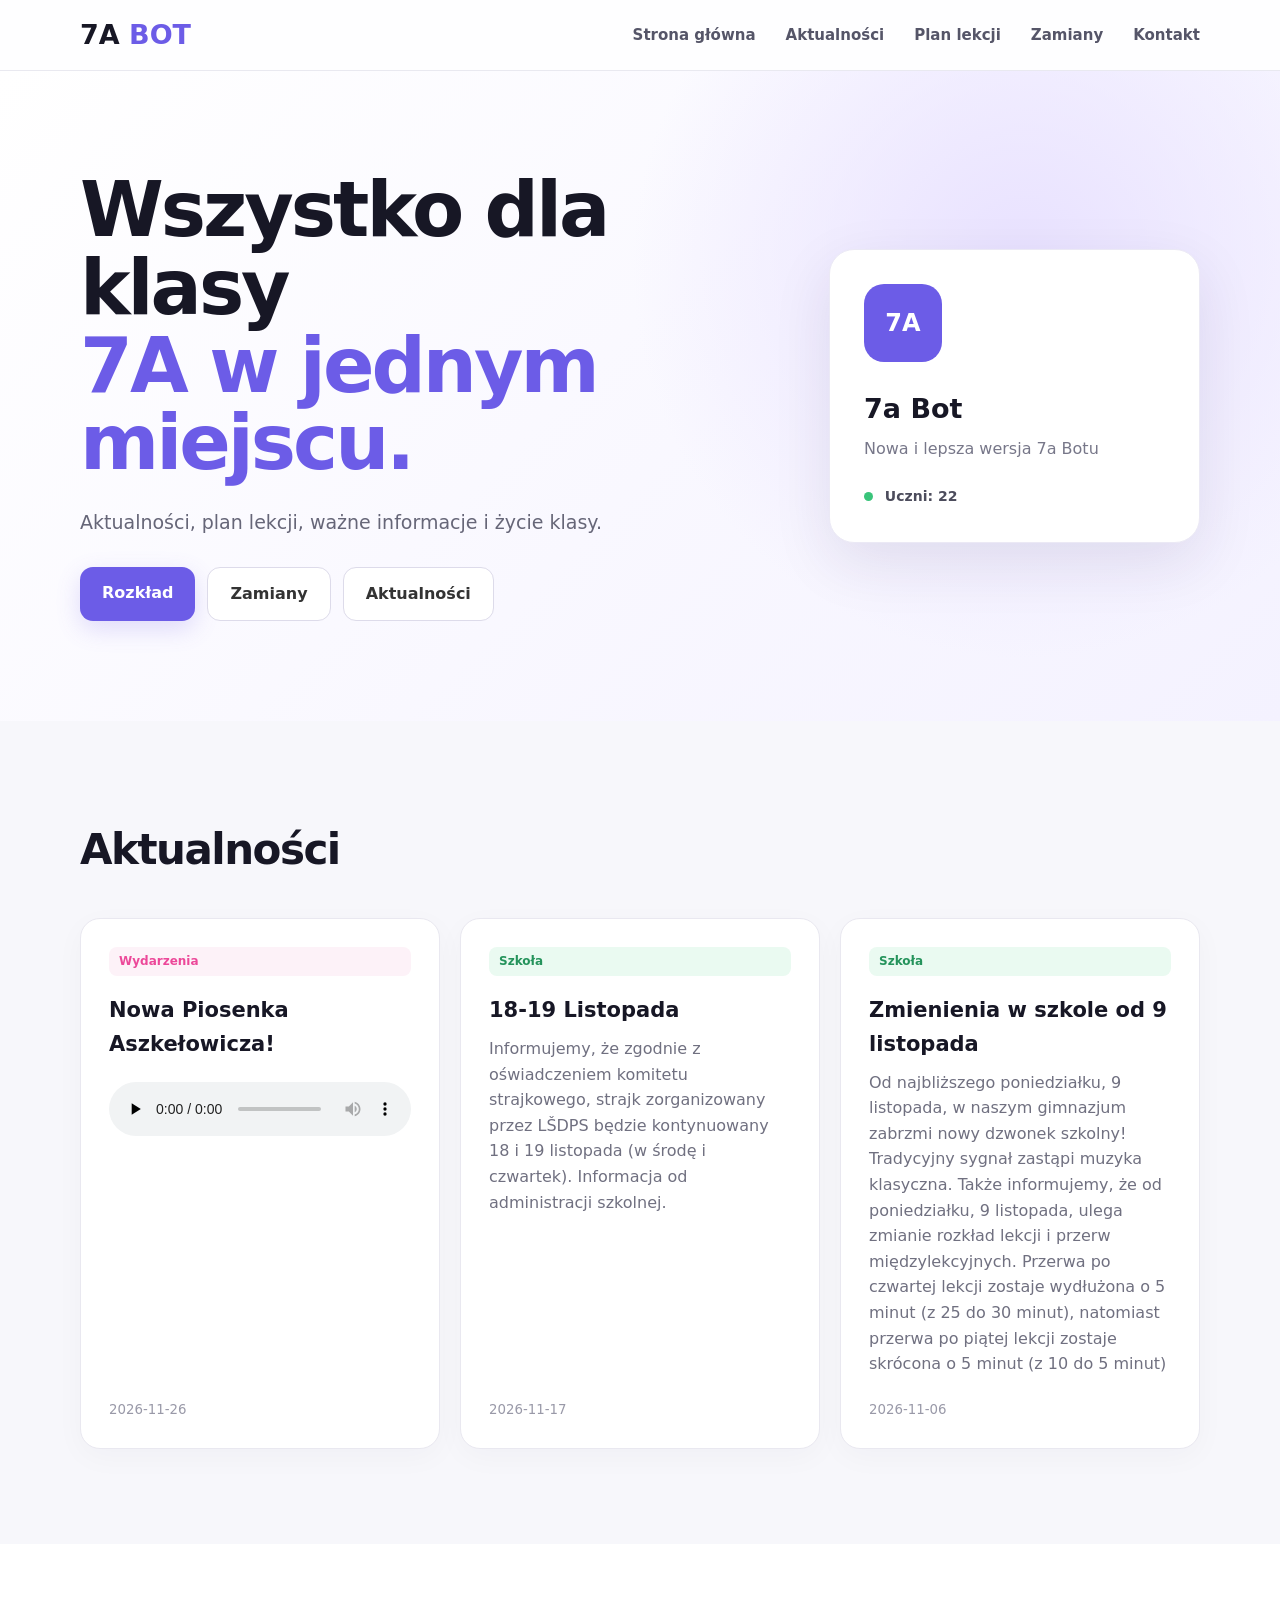
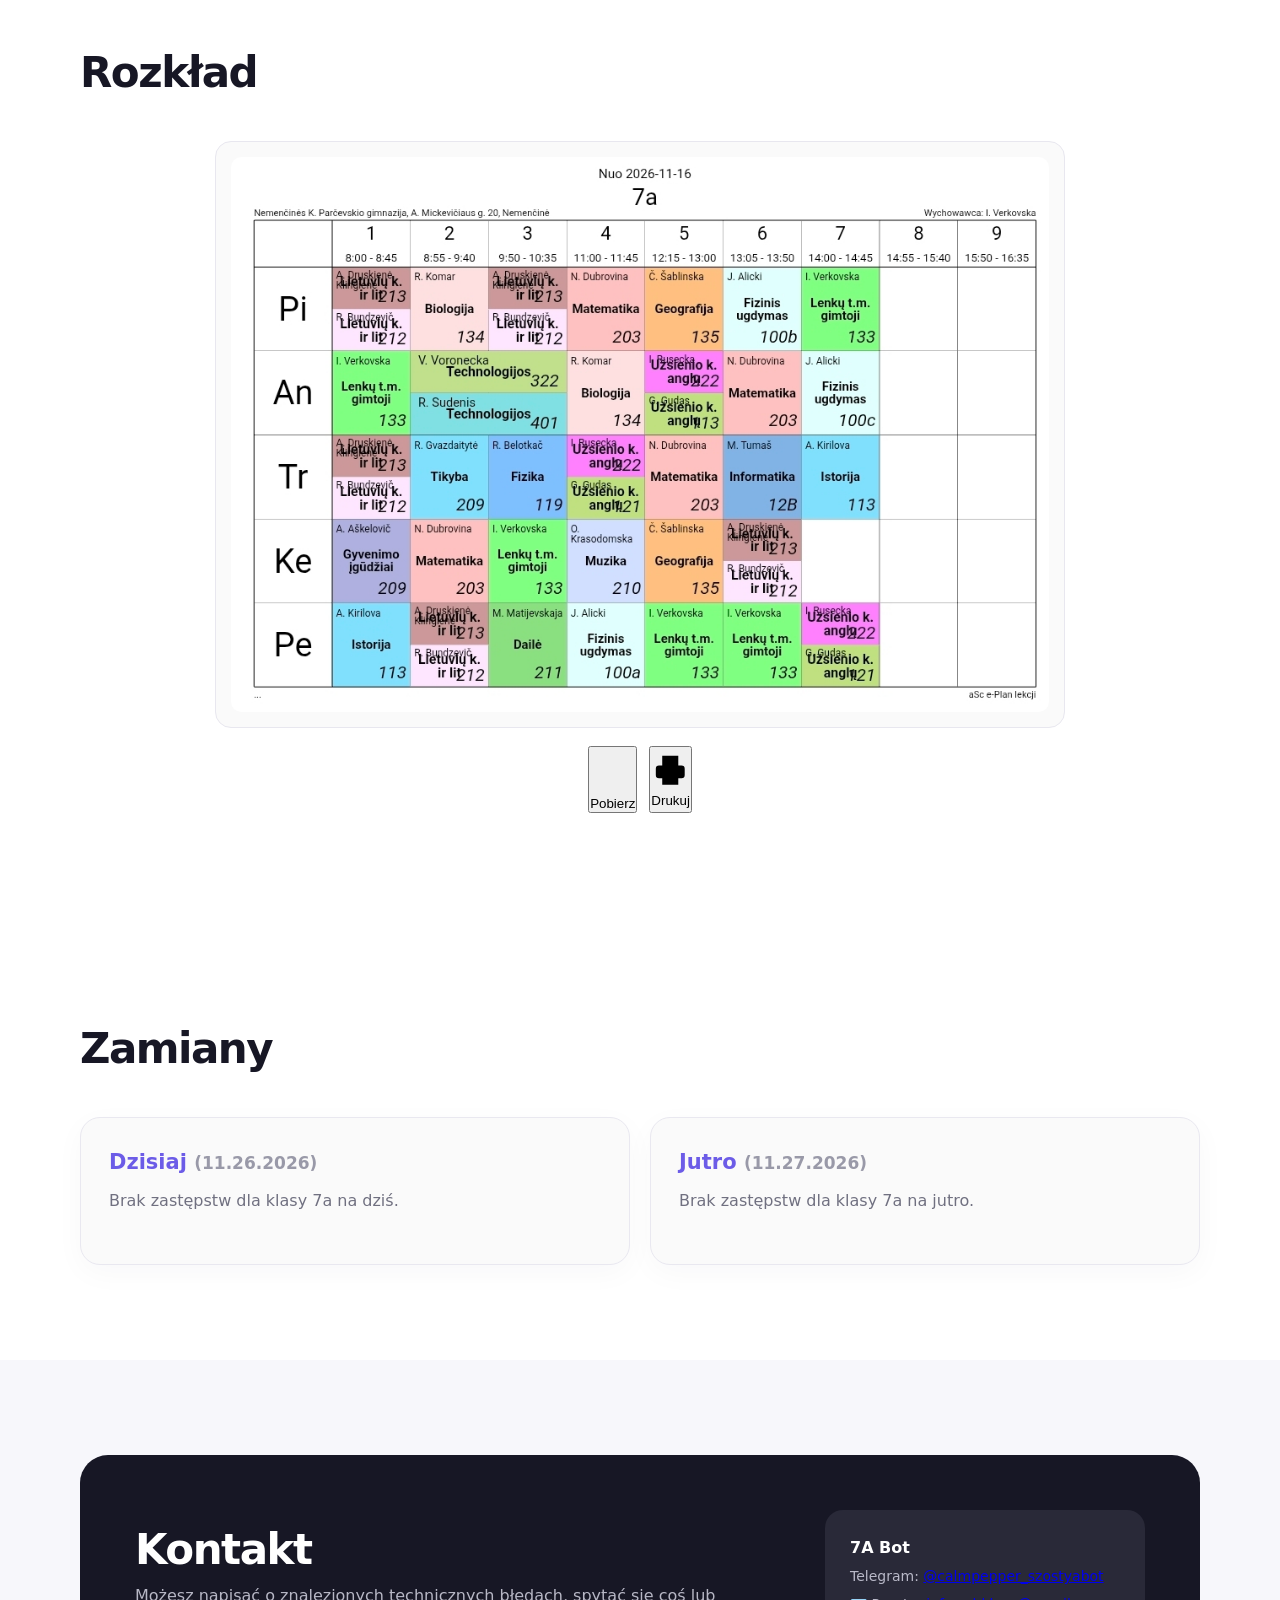
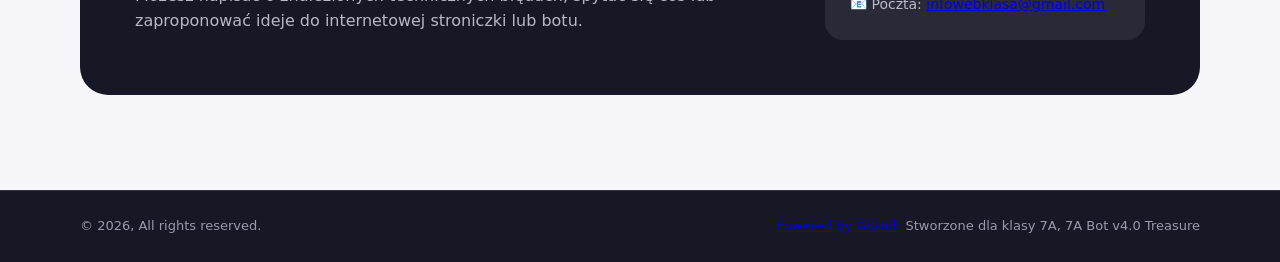
==== commit 96aea52d: "fix animations for buttons" ====
--- a/a.html
+++ b/a.html
@@ -63,8 +63,8 @@
         <div class="news-grid">
 
 <article class="news-card audio-news">
-<span class="tag pink">Audio</span>
-<h3>Nowa piosenka Aszkelowicza!</h3>
+<span class="tag pink">Wydarzenia</span>
+<h3>Nowa Piosenka Aszkełowicza!</h3>
 <audio controls preload="none" src="upl/audio/Piosenka.mp3">Twoja przeglądarka nie obsługuje odtwarzacza audio.</audio>
 <small>2026-11-26</small>
 </article>
@@ -97,11 +97,11 @@
         <small>1970-01-01</small>
     </article>
 
-Audio Post
-    <article class="news-card audio-news">
-        <span class="tag purple">Przerwy Techniczne</span>
-        <h3>Piosenka</h3>
-      <audio controls preload="none" src="upl/audio/Piosenka.mp3">Twoja przeglądarka nie obsługuje odtwarzacza audio.</audio>
+  Audio Post
+<article class="news-card audio-news">
+<span class="tag purple">Przerwy Techniczne</span>
+<h3>Example Text</h3>
+<audio controls preload="none" src="upl/audio/example.mp3">Twoja przeglądarka nie obsługuje odtwarzacza audio.</audio>
 <small>1970-01-01</small>
 </article>
           -->
@@ -123,8 +123,12 @@
 >
         </div>
         <div class="schedule-actions">
-          <button type="button" class="btn secondary" onclick="downloadSchedule()">⬇️ Pobierz</button>
-          <button type="button" class="btn secondary" onclick="printSchedule()">🖨️ Drukuj</button>
+          <button type="button" class="sch-btn sch-download" onclick="downloadSchedule()">
+            <svg viewBox="0 0 24 24" aria-hidden="true"><path d="M12 3v12m0 0l-5-5m5 5l5-5M4 20h16"/></svg>Pobierz
+          </button>
+          <button type="button" class="sch-btn sch-print" onclick="printSchedule()">
+            <svg viewBox="0 0 24 24" aria-hidden="true"><path d="M7 9V3h10v6M7 17H5a2 2 0 01-2-2v-4a2 2 0 012-2h14a2 2 0 012 2v4a2 2 0 01-2 2h-2M7 14h10v7H7z"/></svg>Drukuj
+          </button>
         </div>
         <p class="hint"></p>
       </div>
